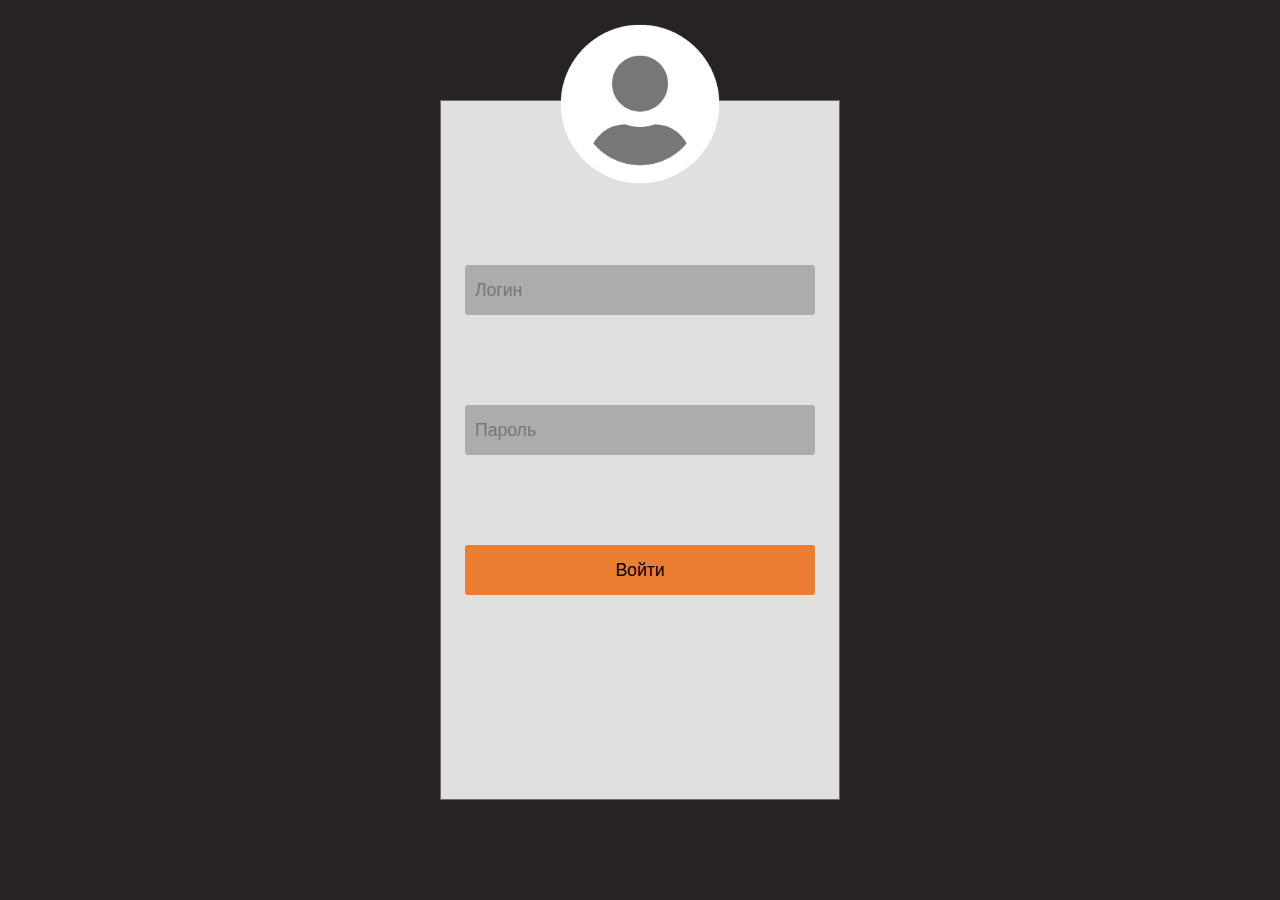
==== index.html @ ac710842 "index.html" ====
<!DOCTYPE html>
<html lang="ru">
<head>
    <meta charset="UTF-8">
    <meta http-equiv="X-UA-Compatible" content="IE=edge">
    <meta name="viewport" content="width=device-width, initial-scale=1.0">
    <link rel="stylesheet" href="/fonts/css/font-awesome.css">
    <link rel="stylesheet" href="styles/pages/pageLogin.css">
    <link rel="stylesheet" href="styles/main.css">
    <title>Авторизация</title>
</head>
<body>
    <!-- <button title="Поменять тему" id="themeSwitch"></button> -->
    <main>    
        <!-- <div class="logo">
            <a href="https://www.kolledge39.ru/"><img src="media/logo.png"></a>
        </div> -->
        <img src="media/user-circle.png" alt="" class="user-icon">
        <form action="" method='POST'>
            <input type="text" name="login" id="login" pattern="[A-Z]+$" placeholder="Логин" required>
            <input type="password" name="password"id="password" maxlength="11" minlength="11" pattern="[0-9]{11,}" placeholder="Пароль" required>
            <!-- <input type="checkbox" id="eye">
            <label for="eye" title="Показать пароль"></label> -->
            <button type="submit">Войти</button>
            
        </form>
        <!-- <div class="validation">
            <p class="wrongLogin"><span class="viewLogin"></span> Только английские заглавные буквы</p>
            <p class="wrongLenght"><span class="viewLenght"></span> Длина пароля 11 символов</p>
            <p class="wrongPassword"><span class="viewPassword"></span> Только цифры</p>
        </div> -->
    </main>
    <script src="js/main.js"></script>
    <script src="js/login.js"></script>
</body>
</html>
---- styles/pages/pageLogin.css ----
body{
    width: 100%;
    height: 100vh;
    display: grid;
    place-items: center;
    overflow: hidden;
    position: relative;
}
/* Main */
main{
    display: flex;
    position: relative;
    background: var(--loginImageBg);
    flex-flow: column wrap;
    align-items: center;
    justify-content: space-around;
    width: 400px;
    min-height: 700px;
    border: 1px solid #6b6a69;
}
/* Logo */
.logo{
    position: absolute;
    top: -59px;
    margin-top: 10px;
    width: 300px;
    min-height: 100px;
}
.logo img{
    width: 100%;
}
.user-icon{
    width: 180px;
    position: absolute;
    top: -87px;
}
.auth{
    color: rgb(175, 173, 173);
    font-size: 2em;
    text-align: center;
    display: flex;
    justify-content: center;
}
/* Form */
form{
    width: 350px;
    position: absolute;
    top: -90px;
    display: flex;
    flex-flow: column wrap;
    min-height: 190px;
    justify-content: space-between;

    position: relative;
}
form p{
    display: flex;
    justify-content: space-between;
    margin: 20px 35px;
    font-size: 1.3em;
    letter-spacing: 0.8px;
}
/* Form input */
form input{
    width: 100%;
    min-height: 50px;
    outline: none;
    border: none;
    color: white;
    padding-left: 10px;
    font-size: 1.1em;
    border-radius: 3px;
}
form input::placeholder{
    color:#787776;
    font-size: 1em;
}
form input:nth-child(1){
    background-color: #acacac;
}
form input:nth-child(2){
    background-color: #acacac;
}
form input:nth-child(3){
    background-color: rgba(18, 18, 19, 0.82);
    padding-right: 70px;
    border-bottom-left-radius: 10px;
    border-bottom-right-radius: 10px;
}
form button[type='submit']:hover{
    cursor: pointer;
}
form button[type='submit']{
    z-index: 1;
    position: absolute;
    font-size: 1.1em;
    background: var(--gradientO);
    width: 350px;
    height: 50px;
    text-align: center;
    bottom: -140px;
    border: 0;
    border-radius: 3px;
}

#eye{
    display: none;
}

#eye:checked ~ label{
    background: center / contain no-repeat url('../../media/eye_open.svg');
}
main form label{
    position: absolute;
    cursor: pointer;
    width: 50px;
    height: 50px;
    background: center / contain no-repeat url('../../media/eye_close.svg');
    right: 10px;
}
.validation{
    position: absolute;
    right: 20px;
    top: 250px;
}
.wrong{
    color: red;
}
.correct{
    color: green;
}
---- styles/main.css ----
/* Дописать таблицу / форму редактирования */
/* Адаптивная таблица через data */
/* валидация */
@import url('https://fonts.googleapis.com/css2?family=Shippori+Antique&display=swap');
@import url(leftAside.css);
@import url(rightArticle.css);
@import url(filters/filters.css);
*{
    padding: 0;
    margin: 0;
    box-sizing: border-box;
}
body{
    font-family: 'Shippori Antique', sans-serif;
    background: var(--bodyBackground);
    position: relative;
}
:root{
    --white: rgb(212, 212, 212);
    --black: #000;
    --redOrange: rgb(233,52,5);
    --lightOrange: rgb(246,134,33);
    --gradientO: #ec7e34;
    --bodyBackground: #262322;
    --tableBackground: rgb(27,25,24);
    --tableBorder: rgb(233,52,5);
    --tableThead: rgb(90,52,27);
    --tableTd: rgba(233,53,5,0.5);
    --navBackground: rgba(40,39,38, 0.8);
    --loginImageBg: #e0e0e0;
    --navImageBg: center / cover no-repeat url(../media/bg-nav-dark.png);
    --themeSwitch: rgba(87,87,87,0.5);
}
.dark{
    --white: #000;
    --black: rgb(212, 212, 212);
    --redOrange: #5eb3a1;
    --lightOrange: rgb(55, 196, 170);
    --gradientO: linear-gradient(to bottom,#37c5ad 50%, #179C85);
    --bodyBackground: linear-gradient(to bottom, #ECD8CA 50%, #FBB484);
    --tableBackground: #F0EBE8;
    --tableBorder: rgb(27,25,24);
    --tableThead: rgba(234, 143, 73, 0.8);
    --tableTd:rgb(27,25,24);
    --navBackground: rgba(234, 143, 73, 0.52);
    --loginImageBg: center / contain no-repeat url(../../media/bg-authorization-light.png);
    --navImageBg: center / cover no-repeat url(../media/bg-nav-light.png);
    --themeSwitch: rgba(244,119,34,0.5);
}
#themeSwitch{
    position: absolute;
    top: 20px;
    right: 20px;
    cursor: pointer;
    width: 50px;
    height: 50px;
    border-radius: 50%;
    border: none;
    background: none;
    color: var(--white);
    transition: .3s;
}
#themeSwitch:hover{
    background: var(--themeSwitch);
}
#themeSwitch::before{
    content: '\f185';
    font-family: fontAwesome;
    font-size: 30px;
}
#themeSwitch.active::before{
    content: '\f186';
}
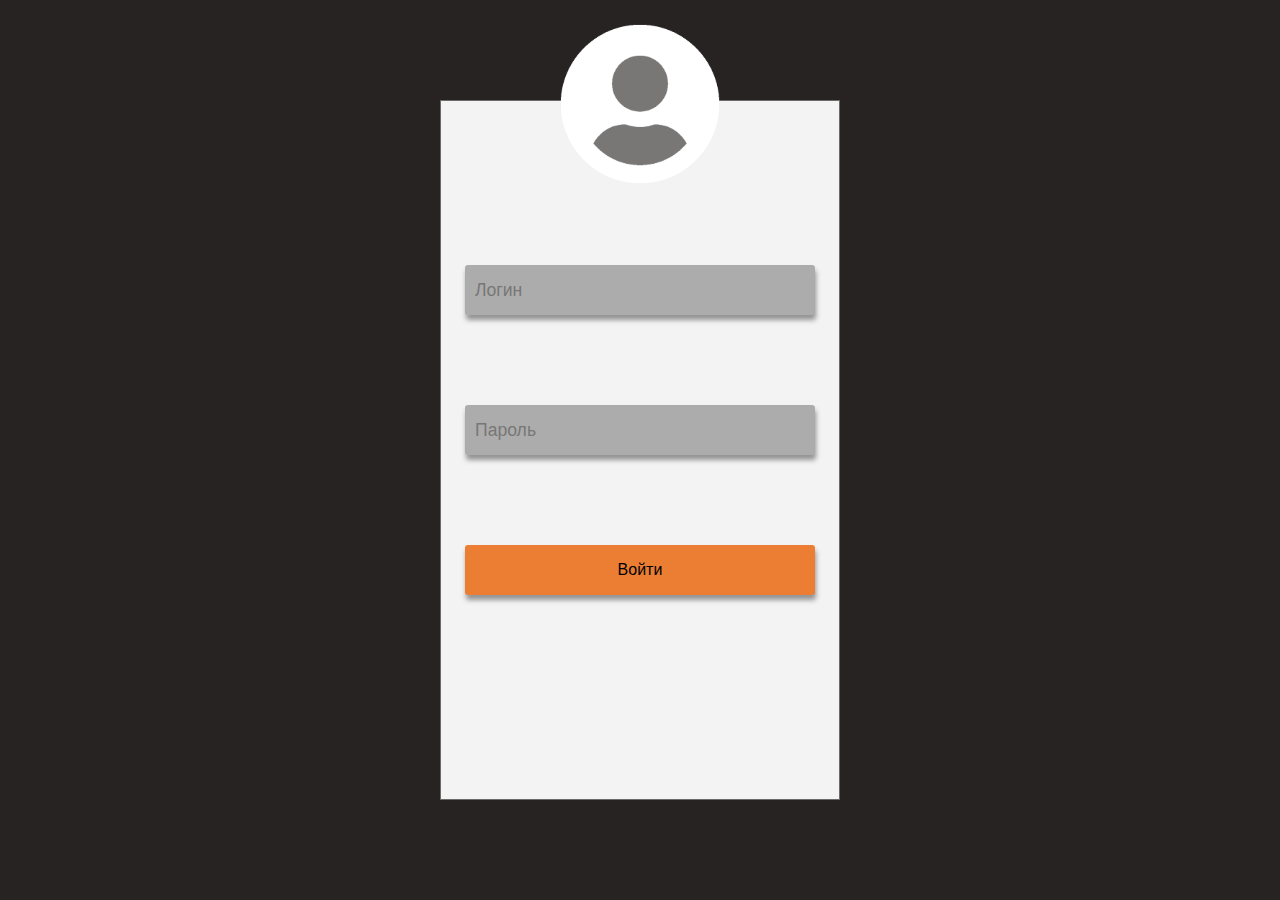
==== commit 63b6e2fe: "comments" ====
--- a/index.html
+++ b/index.html
@@ -10,25 +10,14 @@
     <title>Авторизация</title>
 </head>
 <body>
-    <!-- <button title="Поменять тему" id="themeSwitch"></button> -->
-    <main>    
-        <!-- <div class="logo">
-            <a href="https://www.kolledge39.ru/"><img src="media/logo.png"></a>
-        </div> -->
+    <main>
         <img src="media/user-circle.png" alt="" class="user-icon">
         <form action="" method='POST'>
             <input type="text" name="login" id="login" pattern="[A-Z]+$" placeholder="Логин" required>
             <input type="password" name="password"id="password" maxlength="11" minlength="11" pattern="[0-9]{11,}" placeholder="Пароль" required>
-            <!-- <input type="checkbox" id="eye">
-            <label for="eye" title="Показать пароль"></label> -->
             <button type="submit">Войти</button>
-            
         </form>
-        <!-- <div class="validation">
-            <p class="wrongLogin"><span class="viewLogin"></span> Только английские заглавные буквы</p>
-            <p class="wrongLenght"><span class="viewLenght"></span> Длина пароля 11 символов</p>
-            <p class="wrongPassword"><span class="viewPassword"></span> Только цифры</p>
-        </div> -->
+
     </main>
     <script src="js/main.js"></script>
     <script src="js/login.js"></script>
--- a/styles/pages/pageLogin.css
+++ b/styles/pages/pageLogin.css
@@ -10,7 +10,8 @@
 main{
     display: flex;
     position: relative;
-    background: var(--loginImageBg);
+    background-color: var(--white);
+    background-size: 1100px 505px;
     flex-flow: column wrap;
     align-items: center;
     justify-content: space-around;
@@ -50,7 +51,6 @@
     flex-flow: column wrap;
     min-height: 190px;
     justify-content: space-between;
-
     position: relative;
 }
 form p{
@@ -70,6 +70,7 @@
     padding-left: 10px;
     font-size: 1.1em;
     border-radius: 3px;
+    box-shadow: 1px 5px 5px #939393;
 }
 form input::placeholder{
     color:#787776;
@@ -93,20 +94,20 @@
 form button[type='submit']{
     z-index: 1;
     position: absolute;
-    font-size: 1.1em;
-    background: var(--gradientO);
+    font-size: 1em;
+    background: var(--secondOrange);
     width: 350px;
     height: 50px;
     text-align: center;
     bottom: -140px;
     border: 0;
     border-radius: 3px;
+    box-shadow: 1px 5px 5px #939393;
 }
 
 #eye{
     display: none;
 }
-
 #eye:checked ~ label{
     background: center / contain no-repeat url('../../media/eye_open.svg');
 }
--- a/styles/main.css
+++ b/styles/main.css
@@ -5,6 +5,7 @@
 @import url(leftAside.css);
 @import url(rightArticle.css);
 @import url(filters/filters.css);
+@import url(../fonts/css/font-awesome.css);
 *{
     padding: 0;
     margin: 0;
@@ -12,40 +13,29 @@
 }
 body{
     font-family: 'Shippori Antique', sans-serif;
-    background: var(--bodyBackground);
+    background: var(--mainBlack);
     position: relative;
 }
 :root{
-    --white: rgb(212, 212, 212);
-    --black: #000;
-    --redOrange: rgb(233,52,5);
-    --lightOrange: rgb(246,134,33);
-    --gradientO: #ec7e34;
-    --bodyBackground: #262322;
-    --tableBackground: rgb(27,25,24);
-    --tableBorder: rgb(233,52,5);
-    --tableThead: rgb(90,52,27);
-    --tableTd: rgba(233,53,5,0.5);
-    --navBackground: rgba(40,39,38, 0.8);
-    --loginImageBg: #e0e0e0;
-    --navImageBg: center / cover no-repeat url(../media/bg-nav-dark.png);
-    --themeSwitch: rgba(87,87,87,0.5);
+    --white: #f3f3f3;
+    --black: #1B1918;
+    --mainOrange:#E85821;
+    --secondOrange: #EC7E34;
+    --mainGray: #35312F;
+    --mainBlack: #262322;
+    --secondGray: #787776;
+    --secondBlack: #262322;
+    --themeSwitch: rgba(96,96,96, 0.5);
 }
 .dark{
-    --white: #000;
-    --black: rgb(212, 212, 212);
-    --redOrange: #5eb3a1;
-    --lightOrange: rgb(55, 196, 170);
-    --gradientO: linear-gradient(to bottom,#37c5ad 50%, #179C85);
-    --bodyBackground: linear-gradient(to bottom, #ECD8CA 50%, #FBB484);
-    --tableBackground: #F0EBE8;
-    --tableBorder: rgb(27,25,24);
-    --tableThead: rgba(234, 143, 73, 0.8);
-    --tableTd:rgb(27,25,24);
-    --navBackground: rgba(234, 143, 73, 0.52);
-    --loginImageBg: center / contain no-repeat url(../../media/bg-authorization-light.png);
-    --navImageBg: center / cover no-repeat url(../media/bg-nav-light.png);
-    --themeSwitch: rgba(244,119,34,0.5);
+    --white: #1B1918;
+    --black: #f3f3f3;
+    --mainOrange:#EC7E34;
+    --mainGray: #E0E0E0;
+    --mainBlack: #F3F3F3;
+    --secondGray:#C8C8C8;
+    --secondBlack: #F3F3F3;
+    --themeSwitch: rgba(180,180,180, 0.5);
 }
 #themeSwitch{
     position: absolute;
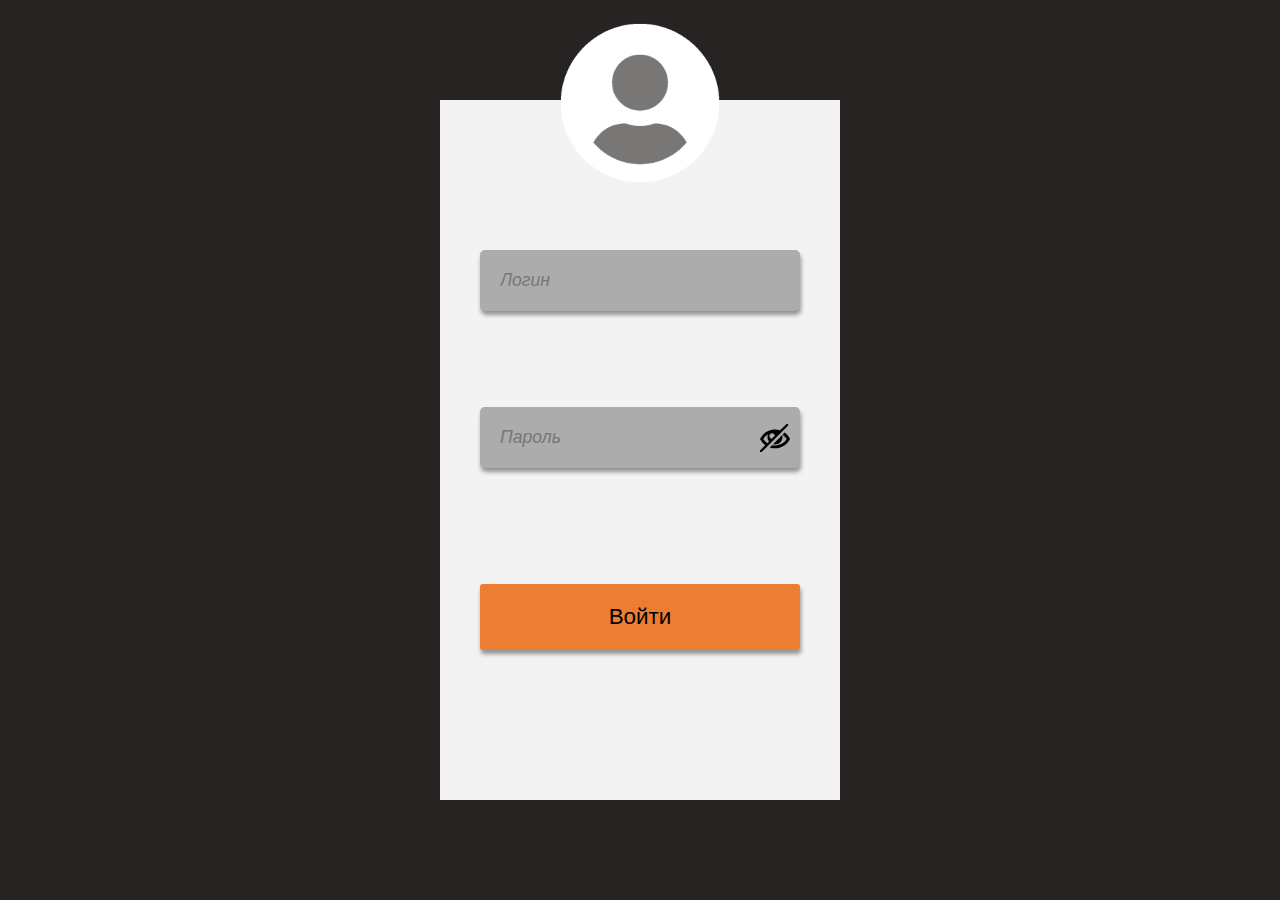
==== commit 08d91355: "validation" ====
--- a/index.html
+++ b/index.html
@@ -11,13 +11,21 @@
 </head>
 <body>
     <main>
-        <img src="media/user-circle.png" alt="" class="user-icon">
-        <form action="" method='POST'>
+        <img src="media/user-circle.png" alt="" class="user__icon">
+        <form action="" method='POST' class="login">
             <input type="text" name="login" id="login" pattern="[A-Z]+$" placeholder="Логин" required>
-            <input type="password" name="password"id="password" maxlength="11" minlength="11" pattern="[0-9]{11,}" placeholder="Пароль" required>
-            <button type="submit">Войти</button>
+            <div class="invalid__login">
+                <p class="wrong__login"><span class="view__login">✘</span> Только английские заглавные буквы</p>
+            </div>
+            <input type="password" name="password" id="password" maxlength="11" minlength="11" pattern="[0-9]{11,}" placeholder="Пароль" required>
+            <input id="eye" type="checkbox">
+            <label for="eye"></label>
+            <div class="invalid__pass">
+                <p class="wrong__length"><span class="view__length">✘</span> Длина 11 символов</p>
+                <p class="wrong__password"><span class="view__password">✘</span> Только цифры</p>
+            </div>
+            <input type="submit" title="Войти" value="Войти">
         </form>
-
     </main>
     <script src="js/main.js"></script>
     <script src="js/login.js"></script>
--- a/styles/pages/pageLogin.css
+++ b/styles/pages/pageLogin.css
@@ -5,104 +5,114 @@
     place-items: center;
     overflow: hidden;
     position: relative;
+    font-family: 'Mulish', sans-serif;
 }
-/* Main */
+/* MAIN */
 main{
+    width: 400px;
+    min-height: 700px;
+    position: relative;
     display: flex;
-    position: relative;
     background-color: var(--white);
-    background-size: 1100px 505px;
     flex-flow: column wrap;
     align-items: center;
     justify-content: space-around;
-    width: 400px;
-    min-height: 700px;
-    border: 1px solid #6b6a69;
 }
-/* Logo */
-.logo{
-    position: absolute;
-    top: -59px;
-    margin-top: 10px;
-    width: 300px;
-    min-height: 100px;
-}
-.logo img{
-    width: 100%;
-}
-.user-icon{
+/* USER__ICON */
+.user__icon{
     width: 180px;
     position: absolute;
     top: -87px;
 }
-.auth{
-    color: rgb(175, 173, 173);
-    font-size: 2em;
-    text-align: center;
-    display: flex;
-    justify-content: center;
-}
-/* Form */
-form{
-    width: 350px;
-    position: absolute;
-    top: -90px;
+/* FORM */
+form.login{
+    width: 320px;
+    min-height: 400px;
     display: flex;
     flex-flow: column wrap;
-    min-height: 190px;
     justify-content: space-between;
-    position: relative;
 }
-form p{
-    display: flex;
-    justify-content: space-between;
-    margin: 20px 35px;
-    font-size: 1.3em;
-    letter-spacing: 0.8px;
-}
-/* Form input */
-form input{
-    width: 100%;
+/* FORM INPUT */
+form.login input{
     min-height: 50px;
     outline: none;
     border: none;
-    color: white;
-    padding-left: 10px;
     font-size: 1.1em;
-    border-radius: 3px;
-    box-shadow: 1px 5px 5px #939393;
+    border-radius: 5px;
+    box-shadow: 1px 4px 4px #939393;
+    padding: 20px;
 }
-form input::placeholder{
+form.login input:nth-child(1),
+form.login input:nth-child(3){
+    background-color: #acacac;
+}
+/* INPUT:PLACEHOLDER */
+form.login input::placeholder{
     color:#787776;
     font-size: 1em;
+    font-style: italic;
 }
-form input:nth-child(1){
-    background-color: #acacac;
+/* INPUT SUBMIT */
+form.login input[type='submit']{
+    z-index: 1;
+    font-size: 1.4em;
+    background: var(--secondOrange);
+    text-align: center;
+    border-radius: 3px;
 }
-form input:nth-child(2){
-    background-color: #acacac;
-}
-form input:nth-child(3){
-    background-color: rgba(18, 18, 19, 0.82);
-    padding-right: 70px;
-    border-bottom-left-radius: 10px;
-    border-bottom-right-radius: 10px;
-}
-form button[type='submit']:hover{
+form.login input[type='submit']:hover{
     cursor: pointer;
 }
-form button[type='submit']{
-    z-index: 1;
+/* VALIDATION */
+
+.invalid__login,
+.invalid__pass,
+.invalid__wrong,
+.invalid__correct{
+    padding: 10px 5px;
+    position: relative;
+    border-radius: 5px;
+    transition: .5s;
+    visibility: hidden;
+}
+
+.invalid__wrong{
+    visibility: visible;
+    border: 1px solid red;
+    animation: opacity1 1s forwards;
+}
+.invalid__correct{
+    visibility: visible;
+    border: 1px solid green;
+    animation: opacity1 1s forwards;
+}
+.invalid__wrong::after,
+.invalid__correct::after{
     position: absolute;
-    font-size: 1em;
-    background: var(--secondOrange);
-    width: 350px;
-    height: 50px;
-    text-align: center;
-    bottom: -140px;
-    border: 0;
-    border-radius: 3px;
-    box-shadow: 1px 5px 5px #939393;
+    content: '';
+    display: block;
+    top: -15px;
+    left: 15px;
+    border-left: 5px solid transparent;
+    border-right: 5px solid transparent;
+    border-bottom: 15px solid red;
+}
+.invalid__correct::after{
+    border-bottom: 15px solid green;
+}
+@keyframes opacity1 {
+    from{
+        opacity: 0;
+    }
+    to{
+        opacity: 1;
+    }
+}
+.wrong{
+    color: red;
+}
+.correct{
+    color: green;
 }
 
 #eye{
@@ -111,22 +121,13 @@
 #eye:checked ~ label{
     background: center / contain no-repeat url('../../media/eye_open.svg');
 }
-main form label{
+main form.login label{
     position: absolute;
     cursor: pointer;
-    width: 50px;
-    height: 50px;
+    width: 30px;
+    height: 30px;
     background: center / contain no-repeat url('../../media/eye_close.svg');
-    right: 10px;
+    top: 323px;
+    right: 50px;
 }
-.validation{
-    position: absolute;
-    right: 20px;
-    top: 250px;
-}
-.wrong{
-    color: red;
-}
-.correct{
-    color: green;
-}+
--- a/styles/main.css
+++ b/styles/main.css
@@ -1,9 +1,9 @@
 /* Дописать таблицу / форму редактирования */
 /* Адаптивная таблица через data */
 /* валидация */
-@import url('https://fonts.googleapis.com/css2?family=Shippori+Antique&display=swap');
-@import url(leftAside.css);
-@import url(rightArticle.css);
+@import url('https://fonts.googleapis.com/css2?family=Mulish:wght@300;400;500;600;700;800&display=swap');
+@import url(asideLeft.css);
+@import url(aricleRight.css);
 @import url(filters/filters.css);
 @import url(../fonts/css/font-awesome.css);
 *{
@@ -12,7 +12,7 @@
     box-sizing: border-box;
 }
 body{
-    font-family: 'Shippori Antique', sans-serif;
+    font-family: 'Mulish', sans-serif;
     background: var(--mainBlack);
     position: relative;
 }
@@ -37,7 +37,8 @@
     --secondBlack: #F3F3F3;
     --themeSwitch: rgba(180,180,180, 0.5);
 }
-#themeSwitch{
+/* THEMESWITCH */
+#theme__switch{
     position: absolute;
     top: 20px;
     right: 20px;
@@ -50,14 +51,14 @@
     color: var(--white);
     transition: .3s;
 }
-#themeSwitch:hover{
+#theme__switch:hover{
     background: var(--themeSwitch);
 }
-#themeSwitch::before{
+#theme__switch::before{
     content: '\f185';
     font-family: fontAwesome;
     font-size: 30px;
 }
-#themeSwitch.active::before{
+#theme__switch.active::before{
     content: '\f186';
 }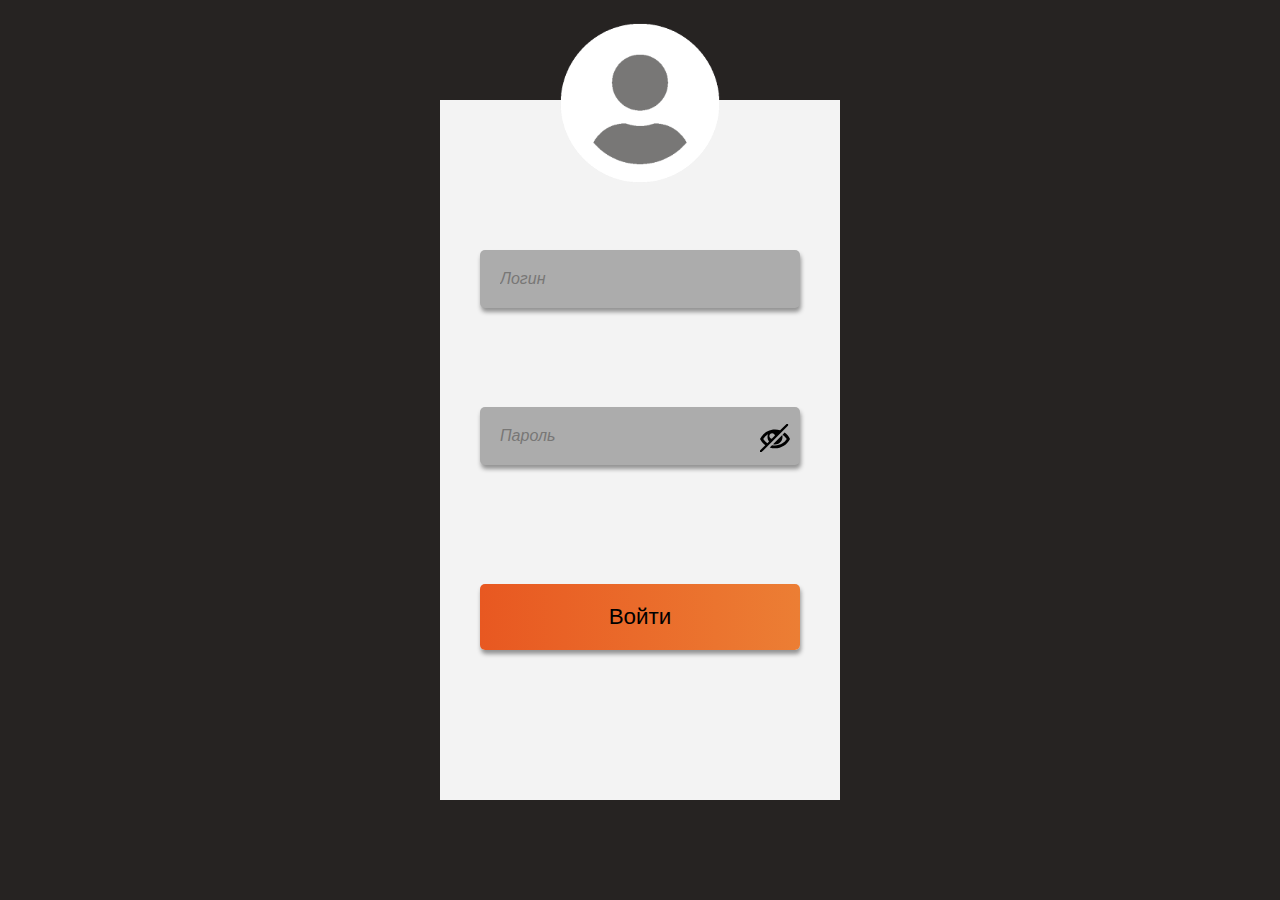
==== commit 344b570f: "load adaptive" ====
--- a/index.html
+++ b/index.html
@@ -19,12 +19,12 @@
             </div>
             <input type="password" name="password" id="password" maxlength="11" minlength="11" pattern="[0-9]{11,}" placeholder="Пароль" required>
             <input id="eye" type="checkbox">
-            <label for="eye"></label>
+            <label for="eye" title="Скрыть / Показать пароль"></label>
             <div class="invalid__pass">
                 <p class="wrong__length"><span class="view__length">✘</span> Длина 11 символов</p>
                 <p class="wrong__password"><span class="view__password">✘</span> Только цифры</p>
             </div>
-            <input type="submit" title="Войти" value="Войти">
+            <input type="submit" value="Войти">
         </form>
     </main>
     <script src="js/main.js"></script>
--- a/styles/pages/pageLogin.css
+++ b/styles/pages/pageLogin.css
@@ -37,7 +37,7 @@
     min-height: 50px;
     outline: none;
     border: none;
-    font-size: 1.1em;
+    font-size: 1em;
     border-radius: 5px;
     box-shadow: 1px 4px 4px #939393;
     padding: 20px;
@@ -49,33 +49,35 @@
 /* INPUT:PLACEHOLDER */
 form.login input::placeholder{
     color:#787776;
-    font-size: 1em;
     font-style: italic;
 }
 /* INPUT SUBMIT */
 form.login input[type='submit']{
-    z-index: 1;
     font-size: 1.4em;
-    background: var(--secondOrange);
+    background: linear-gradient(to left, var(--secondOrange), var(--mainOrange));
     text-align: center;
-    border-radius: 3px;
 }
 form.login input[type='submit']:hover{
     cursor: pointer;
+    animation: gradient .5s forwards;
+}
+@keyframes gradient {
+    to{
+        background-position: 320px;
+    }
 }
 /* VALIDATION */
-
 .invalid__login,
 .invalid__pass,
 .invalid__wrong,
 .invalid__correct{
     padding: 10px 5px;
+    border: 1px solid transparent;
     position: relative;
     border-radius: 5px;
     transition: .5s;
     visibility: hidden;
 }
-
 .invalid__wrong{
     visibility: visible;
     border: 1px solid red;
@@ -114,7 +116,7 @@
 .correct{
     color: green;
 }
-
+/* EYE */
 #eye{
     display: none;
 }
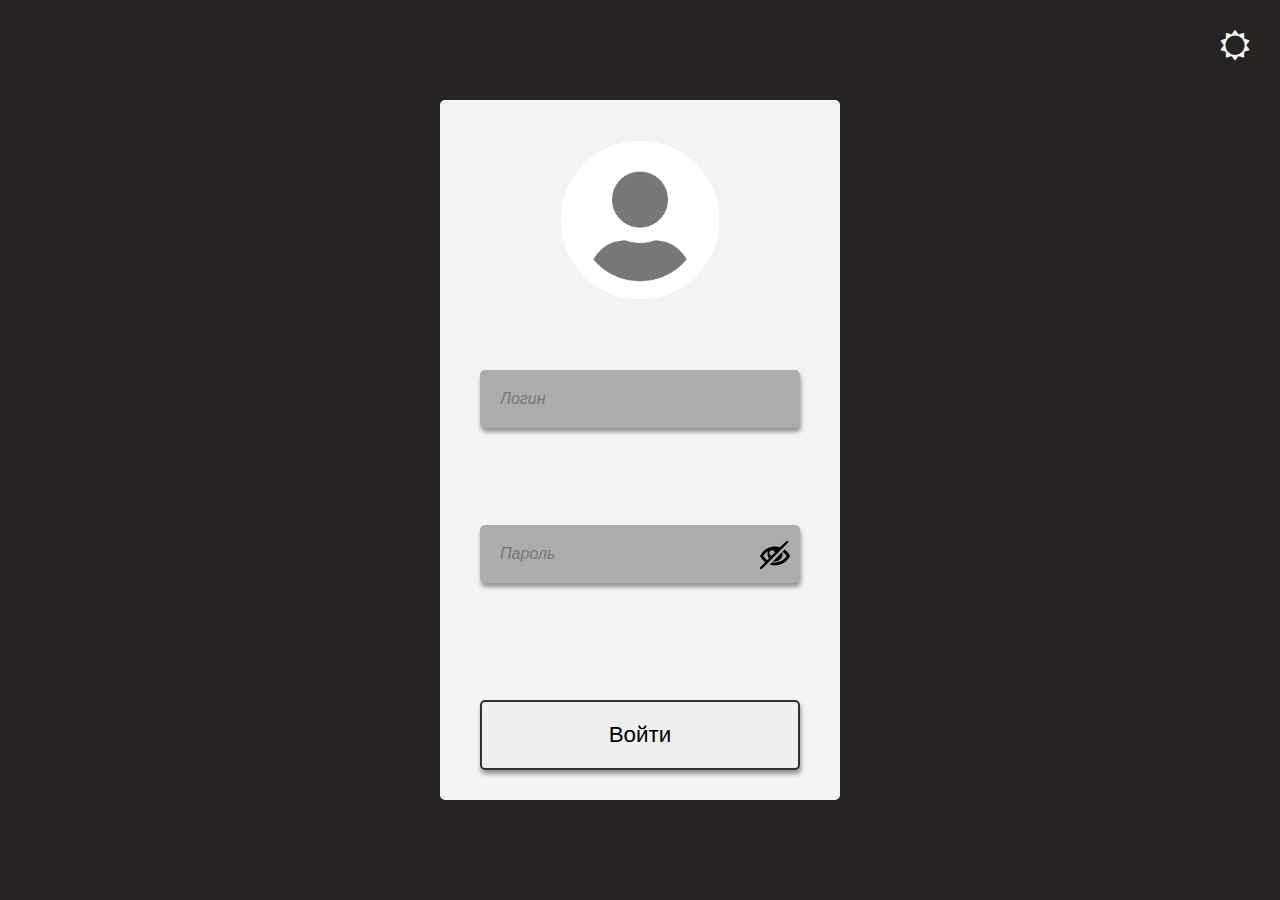
==== commit 2a34a892: "Files" ====
--- a/index.html
+++ b/index.html
@@ -4,29 +4,31 @@
     <meta charset="UTF-8">
     <meta http-equiv="X-UA-Compatible" content="IE=edge">
     <meta name="viewport" content="width=device-width, initial-scale=1.0">
-    <link rel="stylesheet" href="/fonts/css/font-awesome.css">
-    <link rel="stylesheet" href="styles/pages/pageLogin.css">
-    <link rel="stylesheet" href="styles/main.css">
+    <link rel="stylesheet" href="css/index.css">
     <title>Авторизация</title>
 </head>
 <body>
-    <main>
-        <img src="media/user-circle.png" alt="" class="user__icon">
-        <form action="" method='POST' class="login">
-            <input type="text" name="login" id="login" pattern="[A-Z]+$" placeholder="Логин" required>
-            <div class="invalid__login">
-                <p class="wrong__login"><span class="view__login">✘</span> Только английские заглавные буквы</p>
-            </div>
-            <input type="password" name="password" id="password" maxlength="11" minlength="11" pattern="[0-9]{11,}" placeholder="Пароль" required>
-            <input id="eye" type="checkbox">
-            <label for="eye" title="Скрыть / Показать пароль"></label>
-            <div class="invalid__pass">
-                <p class="wrong__length"><span class="view__length">✘</span> Длина 11 символов</p>
-                <p class="wrong__password"><span class="view__password">✘</span> Только цифры</p>
-            </div>
-            <input type="submit" value="Войти">
-        </form>
-    </main>
+    <section class="login__body">
+        <!-- THEMESWITCH -->
+        <button title="Поменять тему" id="theme__switch"></button>
+        <main>
+            <img src="media/user-circle.png" alt="" class="user__icon">
+            <form action="" method='POST' class="login">
+                <input type="text" name="login" id="login" pattern="[A-Z]+$" placeholder="Логин" required>
+                <div class="invalid__login">
+                    <p class="wrong__login"><span class="view__login">✘</span> Только английские заглавные буквы</p>
+                </div>
+                <input type="password" name="password" id="password" maxlength="11" minlength="11" pattern="[0-9]{11,}" placeholder="Пароль" required>
+                <input id="eye" type="checkbox">
+                <label for="eye" title="Скрыть / Показать пароль"></label>
+                <div class="invalid__pass">
+                    <p class="wrong__length"><span class="view__length">✘</span> Длина 11 символов</p>
+                    <p class="wrong__password"><span class="view__password">✘</span> Только цифры</p>
+                </div>
+                <button type="submit" class="login__btn"><span>Войти</span></button>
+            </form>
+        </main>
+    </section>
     <script src="js/main.js"></script>
     <script src="js/login.js"></script>
 </body>
--- a/css/index.css
+++ b/css/index.css
@@ -0,0 +1,76 @@
+/*
+    Hover Nav
+    Load file
+    Table Height
+*/
+
+@import url('https://fonts.googleapis.com/css2?family=Mulish:wght@300;400;500;600;700;800&display=swap');
+@import url(../fonts/css/font-awesome.css);
+@import url(main/left_aside.css);
+@import url(main/right_article.css);
+@import url(pages/page_index.css);
+@import url(filters/index_filter.css);
+@import url(media/index_media.css);
+
+*{
+    padding: 0;
+    margin: 0;
+    box-sizing: border-box;
+}
+body{
+    width: 100%;
+    height: 100vh;
+    overflow: hidden;
+    display: flex;
+    flex-flow: row nowrap;
+    font-family: 'Mulish', sans-serif;
+    background: var(--mainBlack);
+    position: relative;
+}
+:root{
+    --white: #f3f3f3;
+    --black: #1B1918;
+    --mainOrange:#E85821;
+    --secondOrange: #EC7E34;
+    --mainGray: #35312F;
+    --mainBlack: #262322;
+    --secondGray: #787776;
+    --secondBlack: #262322;
+    --themeSwitch: rgba(96,96,96, 0.5);
+}
+.dark{
+    --white: #1B1918;
+    --black: #f3f3f3;
+    --mainOrange:#EC7E34;
+    --mainGray: #E0E0E0;
+    --mainBlack: #F3F3F3;
+    --secondGray:#C8C8C8;
+    --secondBlack: #F3F3F3;
+    --themeSwitch: rgba(180,180,180, 0.5);
+}
+
+/* THEMESWITCH */
+#theme__switch{
+    position: absolute;
+    top: 20px;
+    right: 20px;
+    cursor: pointer;
+    width: 50px;
+    height: 50px;
+    border-radius: 50%;
+    border: none;
+    background: none;
+    color: var(--white);
+    transition: .3s;
+}
+#theme__switch:hover{
+    background: var(--themeSwitch);
+}
+#theme__switch::before{
+    content: '\f185';
+    font-family: fontAwesome;
+    font-size: 30px;
+}
+#theme__switch.active::before{
+    content: '\f186';
+}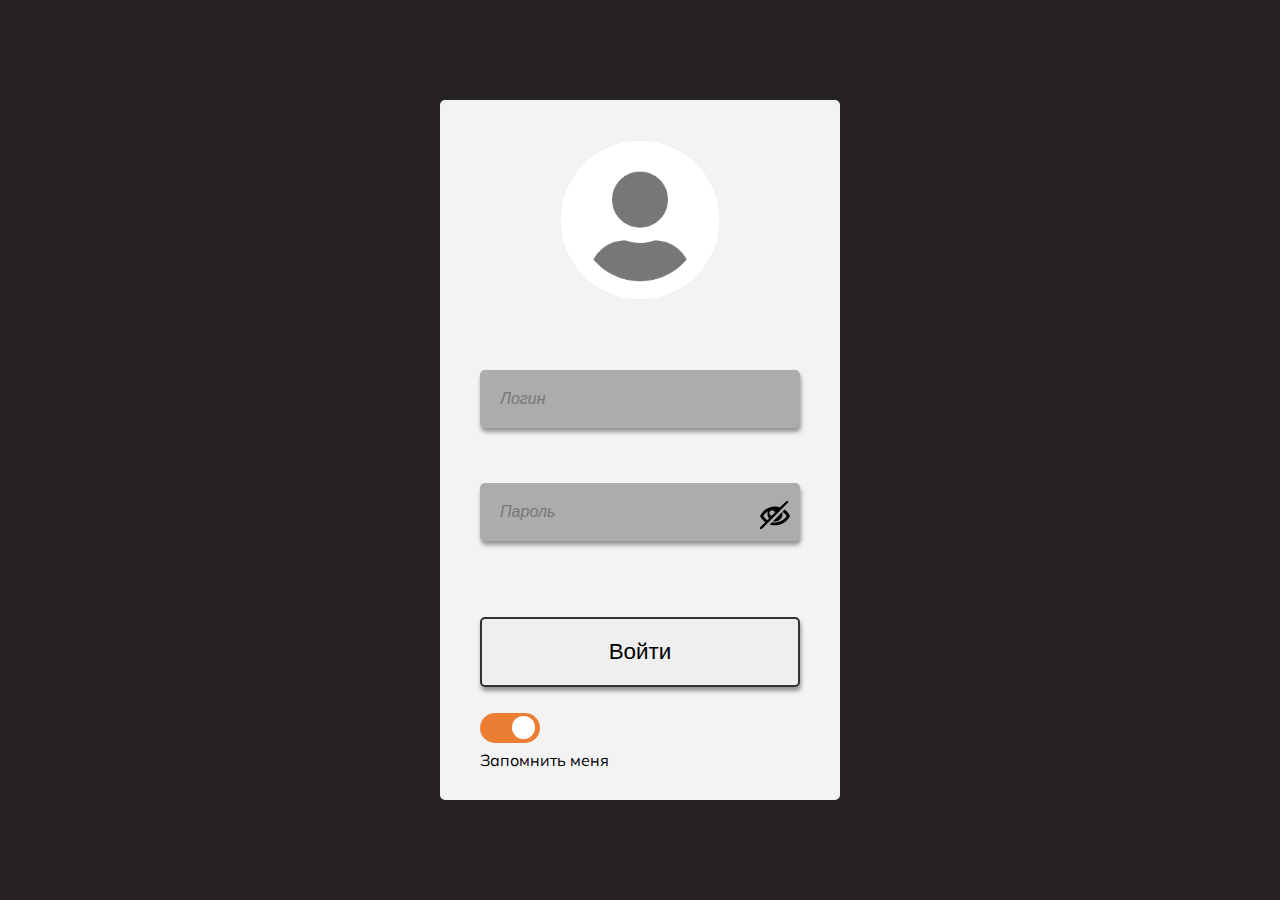
==== commit af59d90e: "remember me" ====
--- a/index.html
+++ b/index.html
@@ -9,8 +9,6 @@
 </head>
 <body>
     <section class="login__body">
-        <!-- THEMESWITCH -->
-        <button title="Поменять тему" id="theme__switch"></button>
         <main>
             <img src="media/user-circle.png" alt="" class="user__icon">
             <form action="" method='POST' class="login">
@@ -26,6 +24,11 @@
                     <p class="wrong__password"><span class="view__password">✘</span> Только цифры</p>
                 </div>
                 <button type="submit" class="login__btn"><span>Войти</span></button>
+                <label class="switch">
+                    <input type="checkbox" name="remember_me" id="remember_me" checked="checked"/>
+                    <span class="slider"></span>
+                </label>
+                <p>Запомнить меня</p>
             </form>
         </main>
     </section>
--- a/css/index.css
+++ b/css/index.css
@@ -1,9 +1,8 @@
 /*
-    Hover Nav
     Load file
-    Table Height
+    Table remake
+    Slider remember me
 */
-
 @import url('https://fonts.googleapis.com/css2?family=Mulish:wght@300;400;500;600;700;800&display=swap');
 @import url(../fonts/css/font-awesome.css);
 @import url(main/left_aside.css);
@@ -11,7 +10,6 @@
 @import url(pages/page_index.css);
 @import url(filters/index_filter.css);
 @import url(media/index_media.css);
-
 *{
     padding: 0;
     margin: 0;
@@ -48,7 +46,6 @@
     --secondBlack: #F3F3F3;
     --themeSwitch: rgba(180,180,180, 0.5);
 }
-
 /* THEMESWITCH */
 #theme__switch{
     position: absolute;
